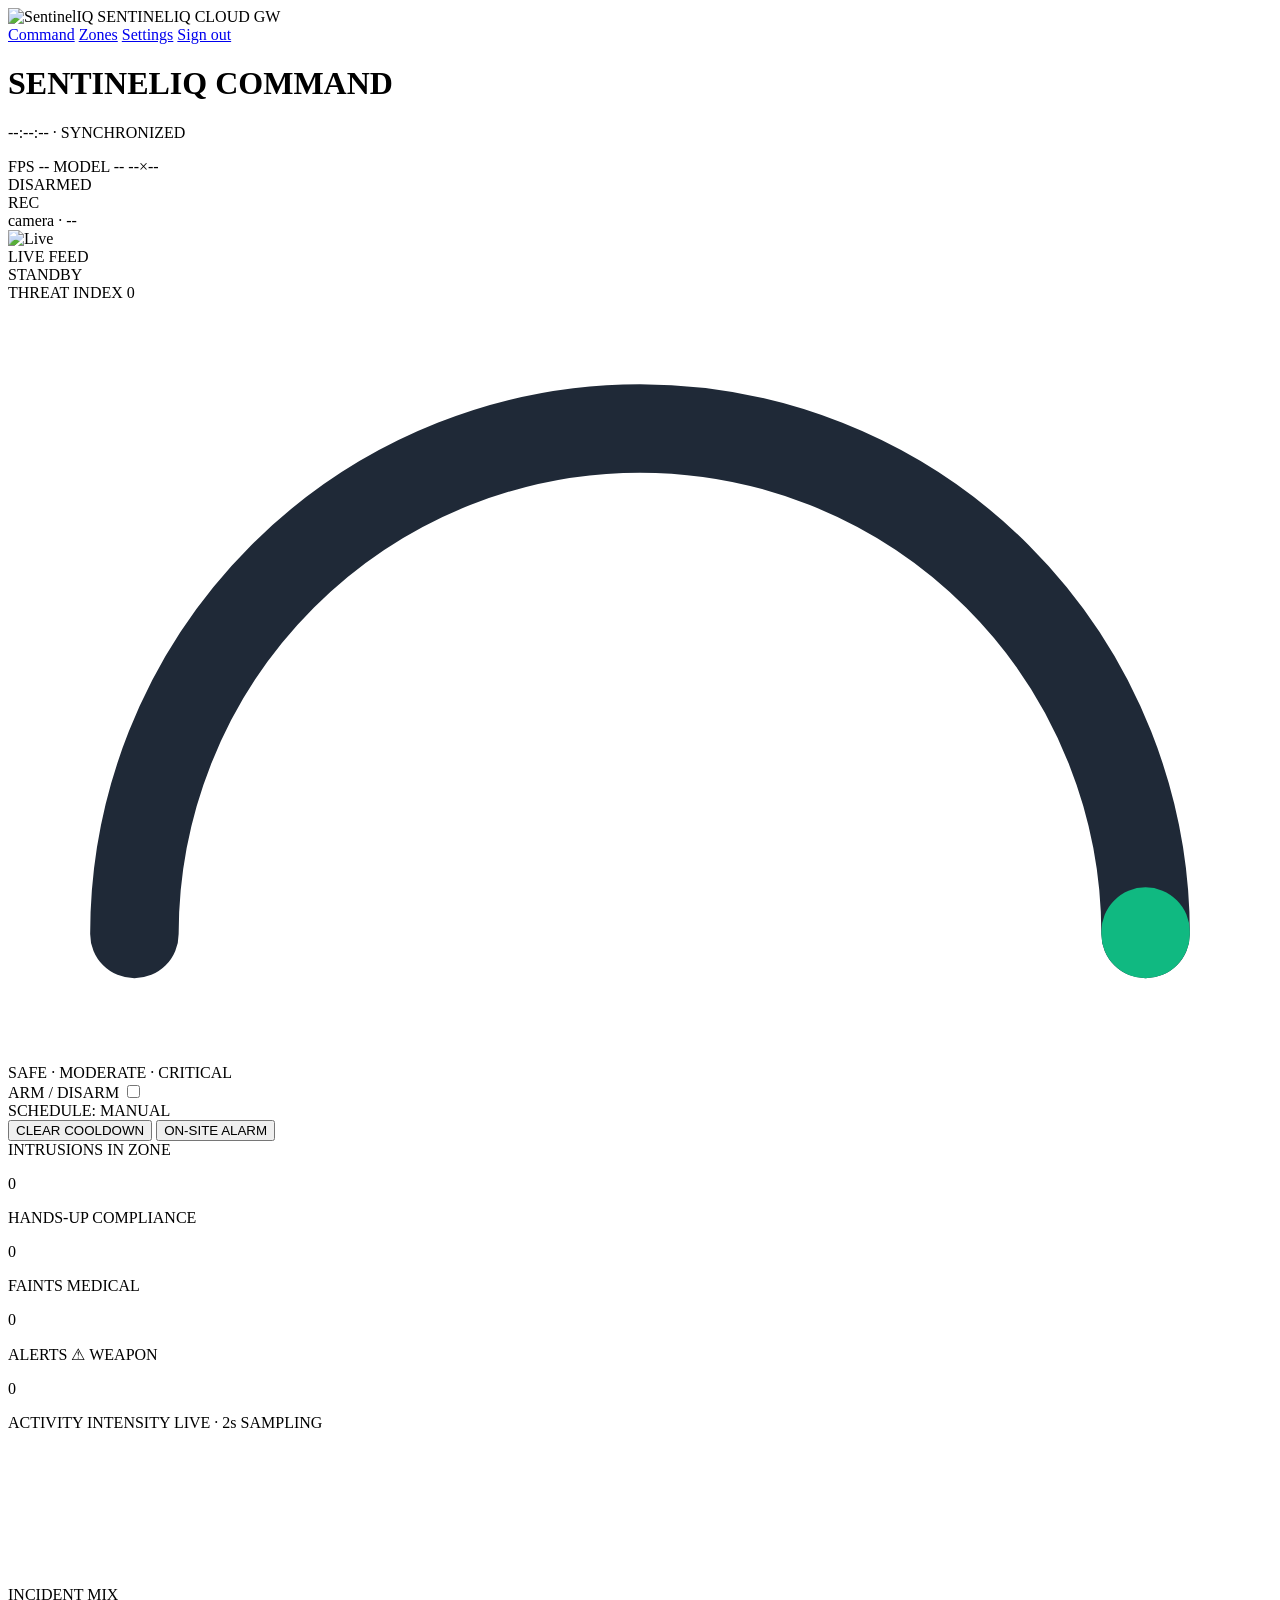
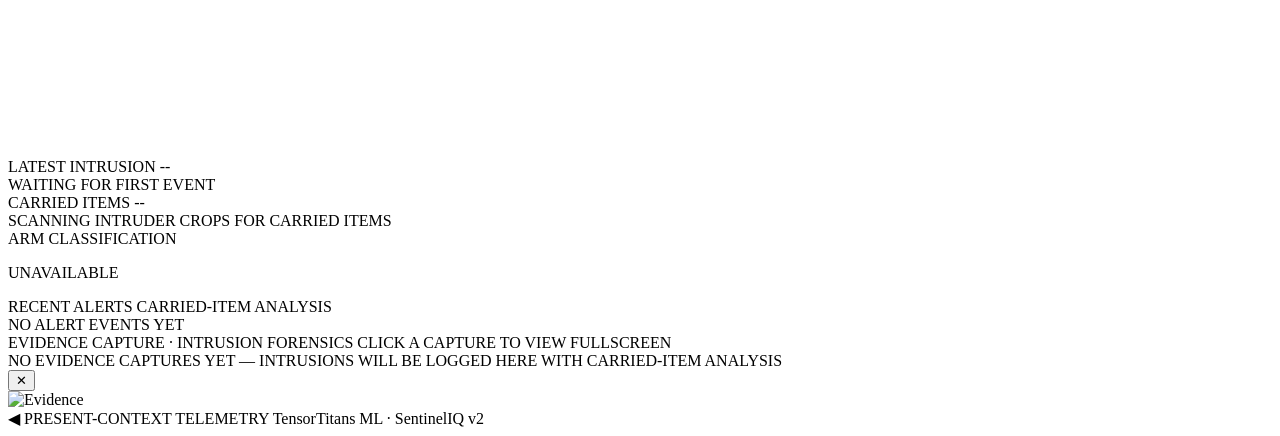
==== frontend/dashboard.html @ 77331297 "Add Vercel/Render deploy split, slim render backend, Docker files, run.py entrypoint - frontend/: st" ====
<!DOCTYPE html>
<html lang="en" class="dark">
<head>
  <meta charset="UTF-8" />
  <meta name="viewport" content="width=device-width, initial-scale=1.0" />
  <title>Command - SentinelIQ</title>
  <script src="https://cdn.tailwindcss.com"></script>
  <script>
    tailwind.config = { theme: { extend: { fontFamily: { display: ['Orbitron','sans-serif'], sans: ['Manrope','sans-serif'], mono: ['JetBrains Mono','monospace'] } } } };
  </script>
  <link rel="preconnect" href="https://fonts.googleapis.com" />
  <link href="https://fonts.googleapis.com/css2?family=Orbitron:wght@400;600;700;900&family=Manrope:wght@400;600;700;800&family=JetBrains+Mono:wght@400;500;700&display=swap" rel="stylesheet" />
  <script src="https://cdn.jsdelivr.net/npm/chart.js@4.4.1/dist/chart.umd.min.js"></script>
  <link rel="stylesheet" href="/static/style.css" />
</head>
<body class="bg-[#05070d] text-slate-200 font-sans min-h-screen relative overflow-x-hidden">

  <nav class="sticky top-0 z-40 backdrop-blur-xl border-b border-white/5 bg-[#05070d]/70 px-5 py-3.5 flex items-center justify-between">
    <div class="flex items-center gap-3">
      <img src="/static/icon.svg" alt="SentinelIQ" class="w-9 h-9 drop-shadow-[0_0_12px_rgba(52,211,153,0.5)]" />
      <span class="font-display font-bold tracking-[0.25em] text-lg text-white">
        SENTINEL<span class="text-emerald-400">IQ</span>
      </span>
      <span class="hidden md:inline-block text-[10px] font-mono tracking-widest text-slate-500 border border-white/10 rounded px-1.5 py-0.5 ml-1">CLOUD GW</span>
    </div>

    <div class="flex items-center gap-2 md:gap-3">
      <a href="/dashboard" class="px-3 py-1.5 text-xs rounded-lg bg-white/5 hover:bg-white/10 border border-white/10 transition text-emerald-400 border-emerald-400/30 bg-emerald-400/5">Command</a>
      <a href="/zone-picker" class="px-3 py-1.5 text-xs rounded-lg bg-white/5 hover:bg-white/10 border border-white/10 transition">Zones</a>
      <a href="/settings" class="px-3 py-1.5 text-xs rounded-lg bg-white/5 hover:bg-white/10 border border-white/10 transition">Settings</a>
      <a href="/api/logout" onclick="return signOut(event)" class="px-3 py-1.5 text-xs rounded-lg bg-red-500/10 text-red-400 hover:bg-red-500/20 border border-red-500/20 transition">Sign out</a>
    </div>
  </nav>

  <main class="relative z-10 max-w-[1600px] mx-auto p-4 md:p-6">

<div class="space-y-4">

  <!-- header -->
  <div class="flex flex-wrap items-center justify-between gap-3">
    <div>
      <h1 class="font-display text-xl md:text-2xl font-bold tracking-widest text-white">SENTINEL<span class="text-emerald-400">IQ</span> COMMAND</h1>
      <p id="clockLine" class="text-xs font-mono text-slate-500 mt-0.5">--:--:-- · SYNCHRONIZED</p>
    </div>
    <div class="flex flex-wrap items-center gap-2">
      <span id="fpsChip" class="font-mono text-xs px-2.5 py-1 rounded-lg bg-white/5 border border-white/10">FPS --</span>
      <span id="modelChip" class="font-mono text-xs px-2.5 py-1 rounded-lg bg-white/5 border border-white/10">MODEL --</span>
      <span id="resChip" class="font-mono text-xs px-2.5 py-1 rounded-lg bg-white/5 border border-white/10">--×--</span>
      <div id="bigStatus" class="flex items-center gap-2 px-3 py-1.5 rounded-lg border font-mono text-xs tracking-widest border-slate-600/40 text-slate-400 bg-white/5">
        <span class="dot w-2 h-2 rounded-full bg-slate-500"></span><span>DISARMED</span>
      </div>
    </div>
  </div>

  <!-- live row -->
  <div class="grid grid-cols-1 lg:grid-cols-3 gap-4">
    <div class="lg:col-span-2 rounded-2xl bg-white/[0.03] border border-white/10 overflow-hidden">
      <div class="flex items-center justify-between px-4 py-2.5 border-b border-white/5">
        <div class="flex items-center gap-2">
          <span class="rec-dot w-2 h-2 rounded-full bg-red-500"></span>
          <span id="recChip" class="text-xs font-mono tracking-widest text-slate-300">REC</span>
        </div>
        <span id="camLabel" class="text-xs font-mono text-slate-500">camera · --</span>
      </div>
      <div class="relative bg-black aspect-[16/9]">
        <img id="liveStream" src="/api/stream" alt="Live" class="w-full h-full object-contain" />
        <div class="absolute top-3 left-3 px-2 py-0.5 text-[10px] font-mono bg-black/60 backdrop-blur rounded border border-white/10">LIVE FEED</div>
        <div class="absolute bottom-3 left-3 px-2 py-0.5 text-[10px] font-mono bg-black/60 backdrop-blur rounded border border-red-500/30 text-red-300" id="alertChip">STANDBY</div>
      </div>
    </div>

    <div class="rounded-2xl bg-white/[0.03] border border-white/10 p-4">
      <div class="flex items-center justify-between">
        <span class="text-xs font-mono tracking-widest text-slate-400">THREAT INDEX</span>
        <span id="threatPct" class="text-2xl font-bold font-mono text-slate-100">0</span>
      </div>
      <div class="relative mx-auto my-2">
        <svg viewBox="0 0 200 120" class="w-full max-w-[220px]">
          <path d="M 20 100 A 80 80 0 0 1 180 100" fill="none" stroke="#1f2937" stroke-width="14" stroke-linecap="round" />
          <path id="gaugeArc" d="M 20 100 A 80 80 0 0 1 180 100" fill="none" stroke="#10b981" stroke-width="14" stroke-linecap="round"
                stroke-dasharray="100" stroke-dashoffset="100" pathLength="100" style="transition: stroke-dashoffset .6s ease, stroke .4s ease" />
        </svg>
        <div class="absolute inset-x-0 bottom-1 text-center">
          <span class="font-mono text-[9px] tracking-[0.3em] text-slate-600">SAFE · MODERATE · CRITICAL</span>
        </div>
      </div>

      <div id="violations" class="space-y-2 text-xs my-3"></div>

      <div class="space-y-3">
        <div class="flex items-center justify-between rounded-lg bg-white/5 border border-white/10 px-3 py-2">
          <span class="text-xs text-slate-400">ARM / DISARM</span>
          <label class="relative inline-flex items-center cursor-pointer">
            <input id="armToggle" type="checkbox" class="sr-only peer" />
            <div class="w-12 h-6 rounded-full bg-slate-700 peer-checked:bg-emerald-500/80 transition relative after:content-[''] after:absolute after:top-0.5 after:left-0.5 after:w-5 after:h-5 after:rounded-full after:bg-white after:transition-all peer-checked:after:translate-x-6"></div>
          </label>
        </div>
        <div id="scheduleNote" class="text-[10px] font-mono text-slate-500 text-center">SCHEDULE: MANUAL</div>
        <div class="grid grid-cols-2 gap-2">
          <button onclick="postJSON('/api/dismiss')" class="rounded-lg py-2 text-xs font-semibold bg-amber-500/10 text-amber-300 border border-amber-500/20 hover:bg-amber-500/20 transition">CLEAR COOLDOWN</button>
          <button onclick="postJSON('/api/alarm')" class="rounded-lg py-2 text-xs font-semibold bg-red-500/10 text-red-300 border border-red-500/20 hover:bg-red-500/20 transition">ON-SITE ALARM</button>
        </div>
      </div>
    </div>
  </div>

  <!-- KPI row -->
  <div class="grid grid-cols-2 md:grid-cols-4 gap-4">
    <div class="rounded-2xl bg-white/[0.03] border border-white/10 p-4">
      <div class="flex justify-between items-start">
        <span class="text-[10px] font-mono text-slate-500 tracking-widest">INTRUSIONS</span>
        <span class="text-emerald-400 text-xs">IN ZONE</span>
      </div>
      <p id="kpiIntruders" class="kpi-val text-4xl font-bold mt-2 text-emerald-400 font-mono">0</p>
      <div class="mt-2 h-1 rounded bg-white/5 overflow-hidden"><div id="barIntruders" class="h-full bg-emerald-400/70 transition-all duration-700" style="width:0%"></div></div>
    </div>
    <div class="rounded-2xl bg-white/[0.03] border border-white/10 p-4">
      <div class="flex justify-between items-start">
        <span class="text-[10px] font-mono text-slate-500 tracking-widest">HANDS-UP</span>
        <span class="text-yellow-400 text-xs">COMPLIANCE</span>
      </div>
      <p id="kpiHands" class="kpi-val text-4xl font-bold mt-2 text-yellow-400 font-mono">0</p>
      <div class="mt-2 h-1 rounded bg-white/5 overflow-hidden"><div id="barHands" class="h-full bg-yellow-400/70 transition-all duration-700" style="width:0%"></div></div>
    </div>
    <div class="rounded-2xl bg-white/[0.03] border border-white/10 p-4">
      <div class="flex justify-between items-start">
        <span class="text-[10px] font-mono text-slate-500 tracking-widest">FAINTS</span>
        <span class="text-red-400 text-xs">MEDICAL</span>
      </div>
      <p id="kpiFaints" class="kpi-val text-4xl font-bold mt-2 text-red-400 font-mono">0</p>
      <div class="mt-2 h-1 rounded bg-white/5 overflow-hidden"><div id="barFaints" class="h-full bg-red-400/70 transition-all duration-700" style="width:0%"></div></div>
    </div>
    <div class="rounded-2xl bg-white/[0.03] border border-white/10 p-4">
      <div class="flex justify-between items-start">
        <span class="text-[10px] font-mono text-slate-500 tracking-widest">ALERTS</span>
        <span id="weaponBadge" class="text-red-400 text-xs hidden">⚠ WEAPON</span>
      </div>
      <p id="kpiAlerts" class="kpi-val text-4xl font-bold mt-2 text-slate-100 font-mono">0</p>
      <div id="weaponLine" class="mt-2 text-[10px] font-mono text-red-400 truncate"></div>
    </div>
  </div>

  <!-- charts row -->
  <div class="grid grid-cols-1 lg:grid-cols-3 gap-4">
    <div class="lg:col-span-2 rounded-2xl bg-white/[0.03] border border-white/10 p-4">
      <div class="flex items-center justify-between mb-2">
        <span class="text-xs font-mono tracking-widest text-slate-400">ACTIVITY INTENSITY</span>
        <span class="text-[10px] font-mono text-slate-600">LIVE · 2s SAMPLING</span>
      </div>
      <div class="relative h-44"><canvas id="activityChart"></canvas></div>
    </div>
    <div class="rounded-2xl bg-white/[0.03] border border-white/10 p-4">
      <span class="text-xs font-mono tracking-widest text-slate-400">INCIDENT MIX</span>
      <div class="relative h-44 mt-2"><canvas id="mixChart"></canvas></div>
    </div>
  </div>

  <!-- intelligence row -->
  <div class="grid grid-cols-1 lg:grid-cols-3 gap-4">
    <div class="rounded-2xl bg-white/[0.03] border border-white/10 overflow-hidden">
      <div class="px-4 py-2.5 border-b border-white/5 flex items-center justify-between">
        <span class="text-xs font-mono tracking-widest text-slate-400">LATEST INTRUSION</span>
        <span id="lastEvTime" class="text-[10px] font-mono text-slate-600">--</span>
      </div>
      <div class="relative bg-black aspect-video" id="lastEvWrap">
        <div class="absolute inset-0 flex items-center justify-center text-xs font-mono text-slate-600">WAITING FOR FIRST EVENT</div>
      </div>
      <div class="p-4 space-y-2">
        <div id="lastEvItems" class="flex flex-wrap gap-1 min-h-[1.25rem]"></div>
        <div id="lastEvMeta" class="text-[10px] font-mono text-slate-500 leading-relaxed"></div>
      </div>
    </div>

    <div class="rounded-2xl bg-white/[0.03] border border-white/10 p-4">
      <div class="flex items-center justify-between mb-3">
        <span class="text-xs font-mono tracking-widest text-slate-400">CARRIED ITEMS</span>
        <span id="carriedVer" class="text-[10px] font-mono text-slate-600">--</span>
      </div>
      <div id="carriedWrap">
        <div class="text-xs font-mono text-slate-600 py-6 text-center">SCANNING INTRUDER CROPS FOR CARRIED ITEMS</div>
      </div>
      <div class="mt-4 rounded-lg bg-white/[0.03] border border-white/10 px-3 py-2">
        <div class="flex items-center justify-between text-[10px] font-mono text-slate-500"><span>ARM CLASSIFICATION</span></div>
        <p id="carriedRisk" class="font-display font-bold tracking-widest text-sm mt-1.5 text-slate-400">UNAVAILABLE</p>
      </div>
    </div>

    <div class="rounded-2xl bg-white/[0.03] border border-white/10 p-4">
      <div class="flex items-center justify-between mb-2">
        <span class="text-xs font-mono tracking-widest text-slate-400">RECENT ALERTS</span>
        <span class="text-[10px] font-mono text-slate-600">CARRIED-ITEM ANALYSIS</span>
      </div>
      <div id="alertFeed" class="events-scroll space-y-2 max-h-72 overflow-y-auto pr-1">
        <div class="text-xs font-mono text-slate-600 py-6 text-center">NO ALERT EVENTS YET</div>
      </div>
    </div>
  </div>

  <!-- evidence row -->
  <div class="rounded-2xl bg-white/[0.03] border border-white/10 p-4">
    <div class="flex items-center justify-between mb-3">
      <span class="text-xs font-mono tracking-widest text-slate-400">EVIDENCE CAPTURE · INTRUSION FORENSICS</span>
      <span class="text-[10px] font-mono text-slate-600">CLICK A CAPTURE TO VIEW FULLSCREEN</span>
    </div>
    <div id="evidenceGrid" class="grid grid-cols-2 md:grid-cols-3 xl:grid-cols-5 gap-3">
      <div class="col-span-full text-center text-xs font-mono text-slate-600 py-6">NO EVIDENCE CAPTURES YET — INTRUSIONS WILL BE LOGGED HERE WITH CARRIED-ITEM ANALYSIS</div>
    </div>
  </div>

</div>

<!-- fullscreen evidence viewer -->
<div id="lightbox" class="fixed inset-0 z-50 hidden items-center justify-center p-4 bg-black/95 backdrop-blur-sm">
  <button id="lbClose" class="absolute top-4 right-4 w-10 h-10 rounded-lg bg-white/5 border border-white/10 text-slate-300 hover:text-white hover:bg-white/10 text-lg transition">✕</button>
  <div class="w-full max-w-5xl max-h-[92vh] flex flex-col">
    <div class="relative flex-1 min-h-0 flex items-center justify-center bg-black/60 rounded-xl overflow-hidden border border-white/10">
      <img id="lbImg" src="" alt="Evidence" class="max-w-full max-h-[62vh] object-contain" />
    </div>
    <div id="lbMeta" class="mt-3 flex flex-wrap items-center gap-2 text-xs font-mono"></div>
  </div>
</div>

  </main>

  <footer class="relative z-10 max-w-[1600px] mx-auto px-6 pb-6 flex items-center justify-between text-[10px] font-mono text-slate-600">
    <span>&#9664; PRESENT-CONTEXT TELEMETRY</span>
    <span>TensorTitans ML · SentinelIQ v2</span>
  </footer>

  <script>
    async function signOut(e) {
      e.preventDefault();
      try { await fetch('/api/logout', { method: 'POST', credentials: 'same-origin' }); } catch (err) {}
      window.location.href = '/login';
      return false;
    }
  </script>
  <script src="/static/dashboard.js"></script>
</body>
</html>
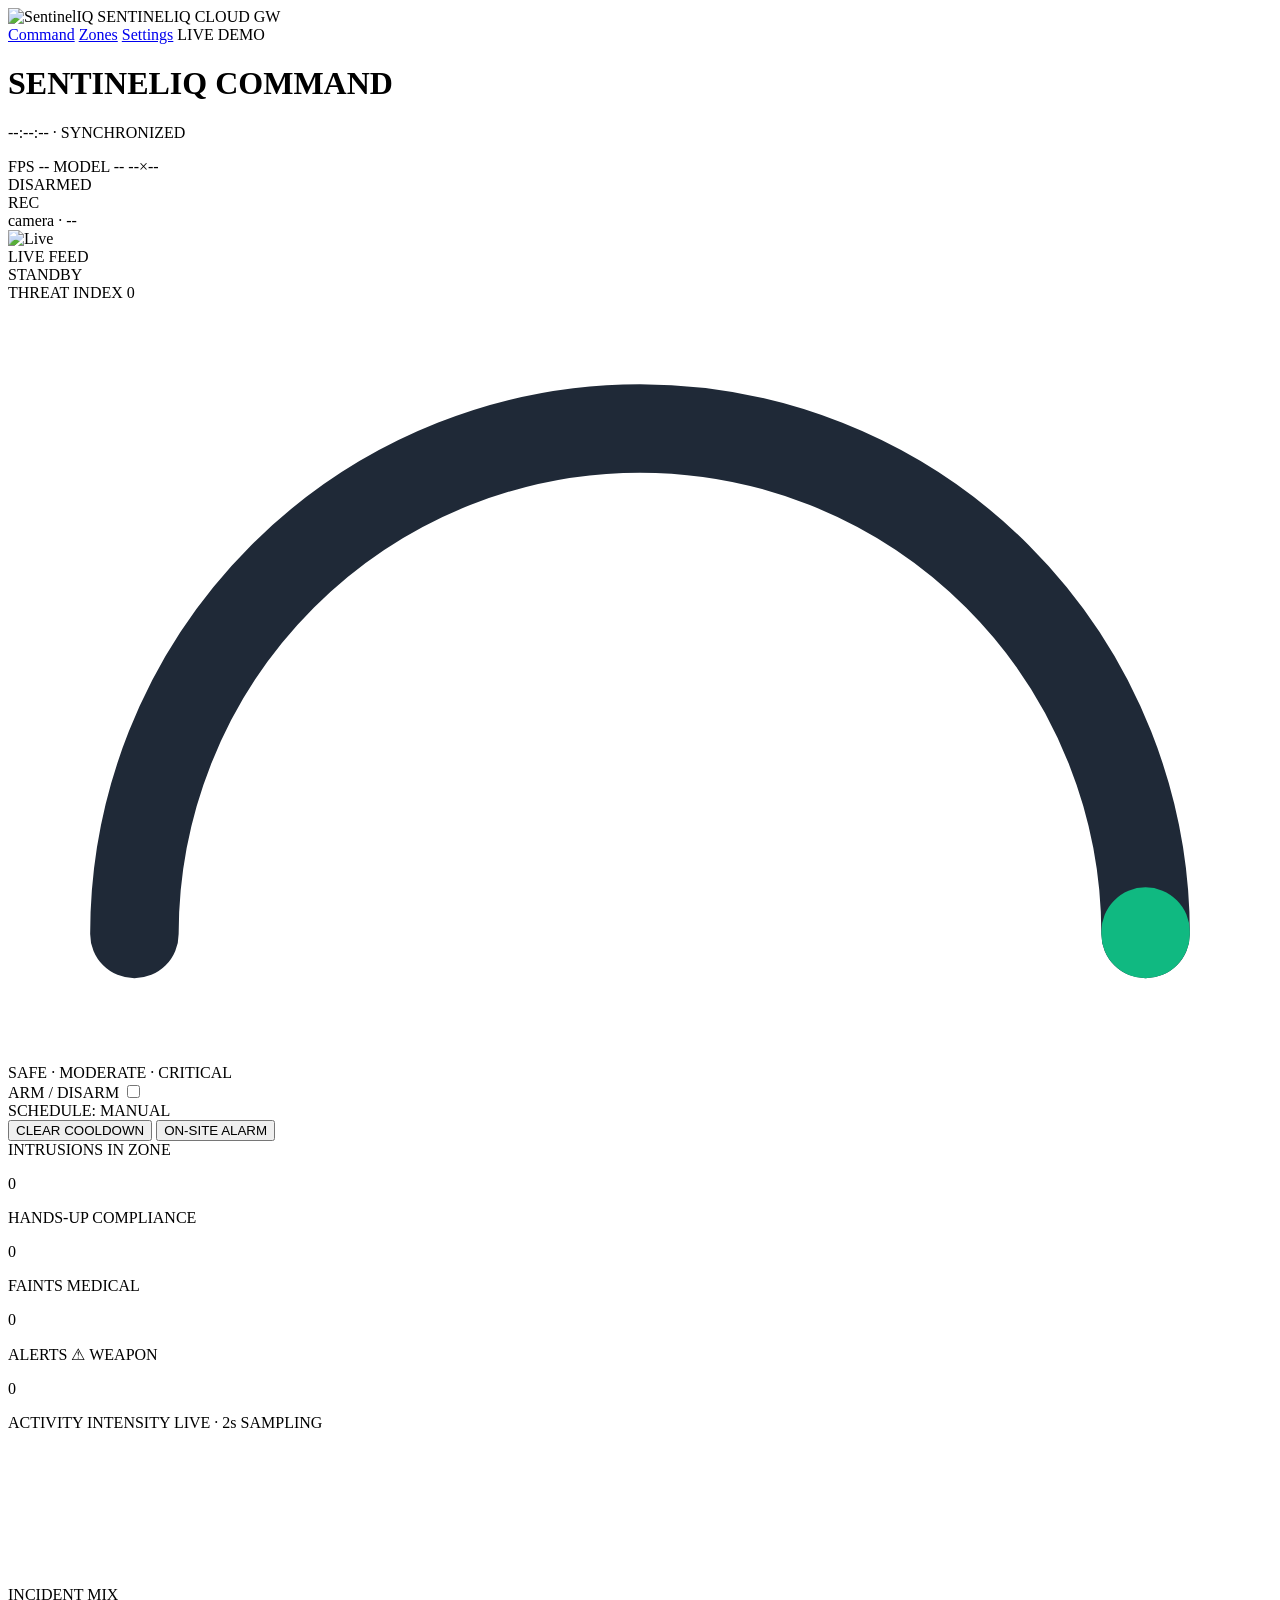
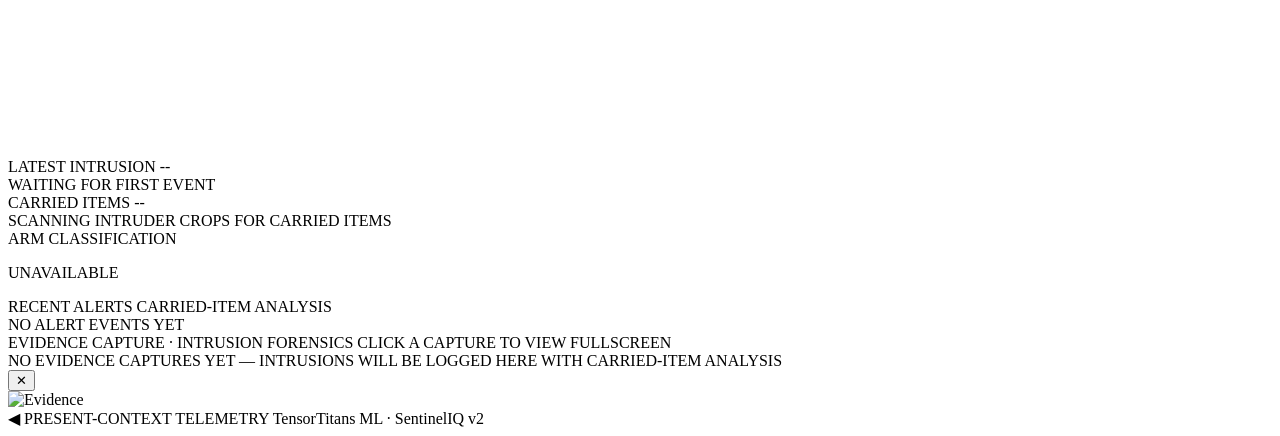
==== commit e5e63e55: "Remove login/sign-out from public demo UI - Replace 'Sign out' nav button with a LIVE DEMO badge (al" ====
--- a/frontend/dashboard.html
+++ b/frontend/dashboard.html
@@ -28,7 +28,7 @@
       <a href="/dashboard" class="px-3 py-1.5 text-xs rounded-lg bg-white/5 hover:bg-white/10 border border-white/10 transition text-emerald-400 border-emerald-400/30 bg-emerald-400/5">Command</a>
       <a href="/zone-picker" class="px-3 py-1.5 text-xs rounded-lg bg-white/5 hover:bg-white/10 border border-white/10 transition">Zones</a>
       <a href="/settings" class="px-3 py-1.5 text-xs rounded-lg bg-white/5 hover:bg-white/10 border border-white/10 transition">Settings</a>
-      <a href="/api/logout" onclick="return signOut(event)" class="px-3 py-1.5 text-xs rounded-lg bg-red-500/10 text-red-400 hover:bg-red-500/20 border border-red-500/20 transition">Sign out</a>
+      <span class="px-3 py-1.5 text-xs rounded-lg text-emerald-300/70 border border-emerald-400/20 bg-emerald-400/5">LIVE DEMO</span>
     </div>
   </nav>
 
@@ -227,14 +227,6 @@
     <span>TensorTitans ML · SentinelIQ v2</span>
   </footer>
 
-  <script>
-    async function signOut(e) {
-      e.preventDefault();
-      try { await fetch('/api/logout', { method: 'POST', credentials: 'same-origin' }); } catch (err) {}
-      window.location.href = '/login';
-      return false;
-    }
-  </script>
   <script src="/static/dashboard.js"></script>
 </body>
 </html>
